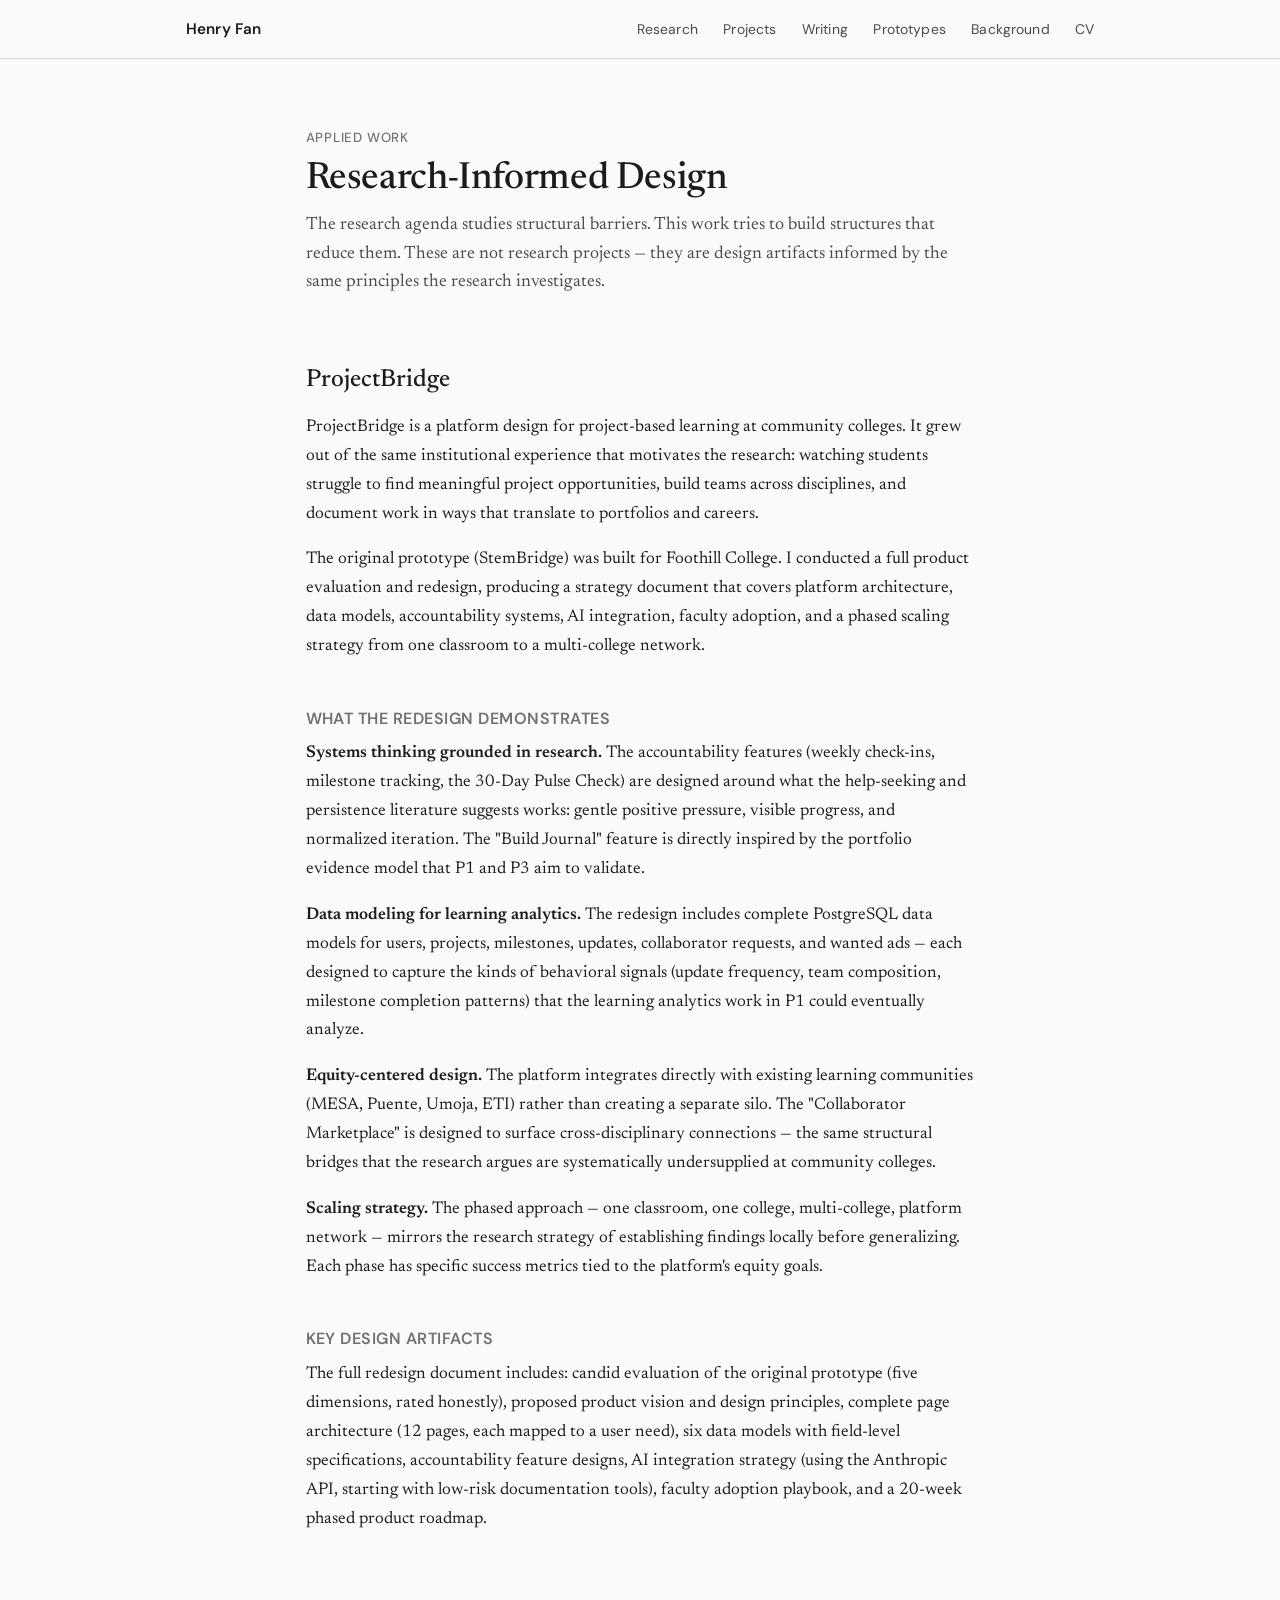
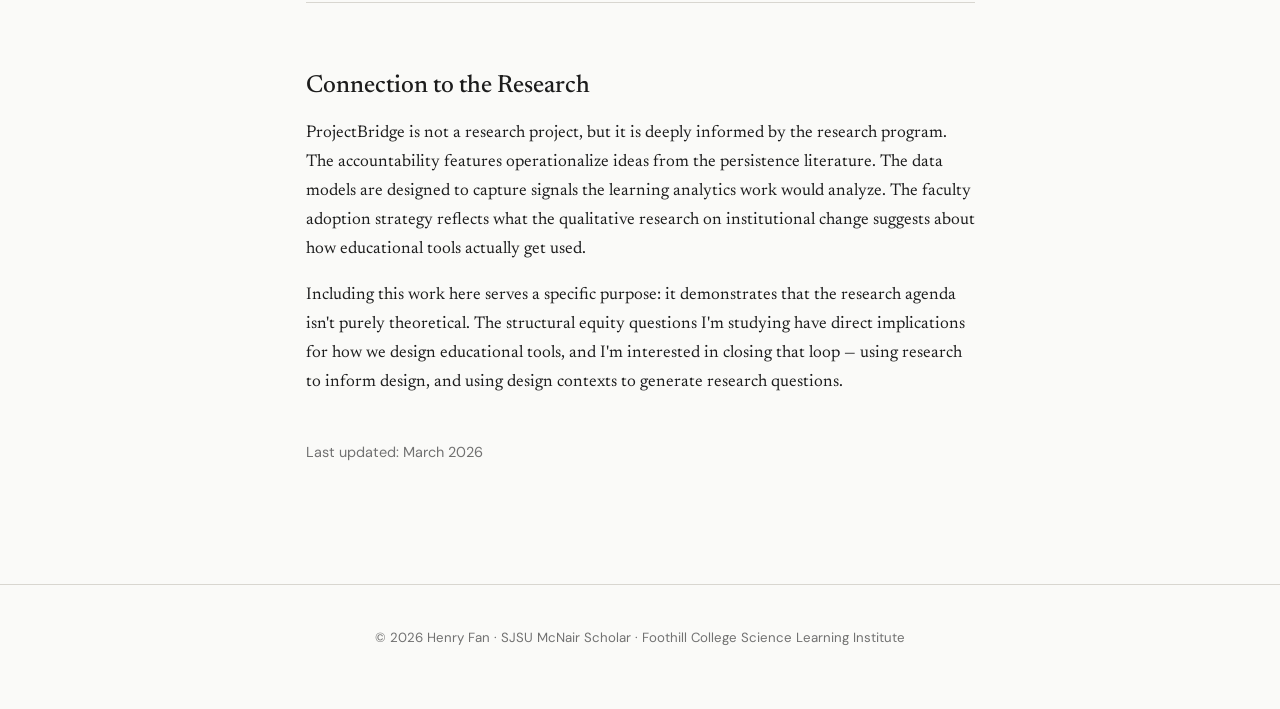
==== applied.html @ f2f8becf "Add files via upload" ====
<!DOCTYPE html>
<html lang="en">
<head>
  <meta charset="UTF-8">
  <meta name="viewport" content="width=device-width, initial-scale=1.0">
  <title>Applied Work — Henry Fan</title>
  <meta name="description" content="Research-informed product design: ProjectBridge, a project-based learning platform for community colleges.">
  <link rel="stylesheet" href="style.css">
</head>
<body>

<nav class="site-nav" aria-label="Main navigation">
  <div class="nav-inner">
    <a href="index.html" class="nav-name">Henry Fan</a>
    <button class="nav-toggle" aria-label="Toggle navigation" onclick="document.querySelector('.nav-links').classList.toggle('open')">☰</button>
    <ul class="nav-links">
      <li><a href="research.html">Research</a></li>
      <li><a href="projects.html">Projects</a></li>
      <li><a href="writing.html">Writing</a></li>
      <li><a href="tools.html">Prototypes</a></li>
      <li><a href="background.html">Background</a></li>
      <li><a href="cv.pdf">CV</a></li>
    </ul>
  </div>
</nav>

<main class="page-container">
  <div class="page-header">
    <p class="label">Applied Work</p>
    <h1>Research-Informed Design</h1>
    <p class="subtitle">
      The research agenda studies structural barriers. This work tries to build structures that reduce them. These are not research projects — they are design artifacts informed by the same principles the research investigates.
    </p>
  </div>

  <h2 class="mt-0">ProjectBridge</h2>

  <p>
    ProjectBridge is a platform design for project-based learning at community colleges. It grew out of the same institutional experience that motivates the research: watching students struggle to find meaningful project opportunities, build teams across disciplines, and document work in ways that translate to portfolios and careers.
  </p>

  <p>
    The original prototype (StemBridge) was built for Foothill College. I conducted a full product evaluation and redesign, producing a strategy document that covers platform architecture, data models, accountability systems, AI integration, faculty adoption, and a phased scaling strategy from one classroom to a multi-college network.
  </p>

  <h3>What the redesign demonstrates</h3>

  <p>
    <strong>Systems thinking grounded in research.</strong> The accountability features (weekly check-ins, milestone tracking, the 30-Day Pulse Check) are designed around what the help-seeking and persistence literature suggests works: gentle positive pressure, visible progress, and normalized iteration. The "Build Journal" feature is directly inspired by the portfolio evidence model that P1 and P3 aim to validate.
  </p>

  <p>
    <strong>Data modeling for learning analytics.</strong> The redesign includes complete PostgreSQL data models for users, projects, milestones, updates, collaborator requests, and wanted ads — each designed to capture the kinds of behavioral signals (update frequency, team composition, milestone completion patterns) that the learning analytics work in P1 could eventually analyze.
  </p>

  <p>
    <strong>Equity-centered design.</strong> The platform integrates directly with existing learning communities (MESA, Puente, Umoja, ETI) rather than creating a separate silo. The "Collaborator Marketplace" is designed to surface cross-disciplinary connections — the same structural bridges that the research argues are systematically undersupplied at community colleges.
  </p>

  <p>
    <strong>Scaling strategy.</strong> The phased approach — one classroom, one college, multi-college, platform network — mirrors the research strategy of establishing findings locally before generalizing. Each phase has specific success metrics tied to the platform's equity goals.
  </p>

  <h3>Key design artifacts</h3>

  <p>
    The full redesign document includes: candid evaluation of the original prototype (five dimensions, rated honestly), proposed product vision and design principles, complete page architecture (12 pages, each mapped to a user need), six data models with field-level specifications, accountability feature designs, AI integration strategy (using the Anthropic API, starting with low-risk documentation tools), faculty adoption playbook, and a 20-week phased product roadmap.
  </p>

  <hr>

  <h2>Connection to the Research</h2>

  <p>
    ProjectBridge is not a research project, but it is deeply informed by the research program. The accountability features operationalize ideas from the persistence literature. The data models are designed to capture signals the learning analytics work would analyze. The faculty adoption strategy reflects what the qualitative research on institutional change suggests about how educational tools actually get used.
  </p>

  <p>
    Including this work here serves a specific purpose: it demonstrates that the research agenda isn't purely theoretical. The structural equity questions I'm studying have direct implications for how we design educational tools, and I'm interested in closing that loop — using research to inform design, and using design contexts to generate research questions.
  </p>

  <p class="font-sans text-small text-muted mt-xl">Last updated: March 2026</p>
</main>

<footer class="site-footer">
  <p>© 2026 Henry Fan · SJSU McNair Scholar · Foothill College Science Learning Institute</p>
</footer>

</body>
</html>
---- style.css ----
/* ============================================
   Henry Fan — Research Portfolio
   Academic editorial design system
   ============================================ */

@import url('https://fonts.googleapis.com/css2?family=Newsreader:ital,opsz,wght@0,6..72,300;0,6..72,400;0,6..72,500;0,6..72,600;1,6..72,400;1,6..72,500&family=DM+Sans:ital,wght@0,400;0,500;0,600;1,400&display=swap');

:root {
  --color-text: #1c1c1c;
  --color-text-secondary: #4a4a4a;
  --color-text-muted: #717171;
  --color-accent: #2c4a6e;
  --color-accent-light: #3a6b9f;
  --color-bg: #fafaf8;
  --color-bg-alt: #f2f1ed;
  --color-border: #d8d6d0;
  --color-border-light: #e8e6e2;
  --color-white: #ffffff;
  --font-serif: 'Newsreader', 'Georgia', serif;
  --font-sans: 'DM Sans', 'Helvetica Neue', sans-serif;
  --max-width: 720px;
  --max-width-wide: 960px;
  --space-xs: 0.25rem;
  --space-sm: 0.5rem;
  --space-md: 1rem;
  --space-lg: 1.5rem;
  --space-xl: 2.5rem;
  --space-2xl: 4rem;
  --space-3xl: 6rem;
}

*, *::before, *::after {
  margin: 0;
  padding: 0;
  box-sizing: border-box;
}

html {
  font-size: 17px;
  scroll-behavior: smooth;
  -webkit-text-size-adjust: 100%;
}

body {
  font-family: var(--font-serif);
  color: var(--color-text);
  background: var(--color-bg);
  line-height: 1.7;
  -webkit-font-smoothing: antialiased;
  -moz-osx-font-smoothing: grayscale;
}

/* ---- Navigation ---- */

.site-nav {
  font-family: var(--font-sans);
  border-bottom: 1px solid var(--color-border);
  background: var(--color-bg);
  position: sticky;
  top: 0;
  z-index: 100;
}

.site-nav .nav-inner {
  max-width: var(--max-width-wide);
  margin: 0 auto;
  padding: 0.85rem 1.5rem;
  display: flex;
  justify-content: space-between;
  align-items: center;
  flex-wrap: wrap;
  gap: 0.5rem;
}

.site-nav .nav-name {
  font-weight: 600;
  font-size: 0.9rem;
  letter-spacing: 0.02em;
  color: var(--color-text);
  text-decoration: none;
}

.site-nav .nav-links {
  display: flex;
  gap: 1.5rem;
  list-style: none;
  flex-wrap: wrap;
}

.site-nav .nav-links a {
  font-size: 0.82rem;
  color: var(--color-text-secondary);
  text-decoration: none;
  letter-spacing: 0.01em;
  transition: color 0.15s;
}

.site-nav .nav-links a:hover,
.site-nav .nav-links a.active {
  color: var(--color-accent);
}

.nav-toggle {
  display: none;
  background: none;
  border: none;
  cursor: pointer;
  padding: 0.25rem;
  color: var(--color-text);
  font-size: 1.4rem;
  line-height: 1;
}

@media (max-width: 640px) {
  .nav-toggle {
    display: block;
  }
  .site-nav .nav-links {
    display: none;
    width: 100%;
    flex-direction: column;
    gap: 0.75rem;
    padding-top: 0.75rem;
    border-top: 1px solid var(--color-border-light);
  }
  .site-nav .nav-links.open {
    display: flex;
  }
}

/* ---- Layout ---- */

.page-container {
  max-width: var(--max-width);
  margin: 0 auto;
  padding: var(--space-2xl) 1.5rem var(--space-3xl);
}

.page-container.wide {
  max-width: var(--max-width-wide);
}

/* ---- Typography ---- */

h1 {
  font-family: var(--font-serif);
  font-size: 2.2rem;
  font-weight: 500;
  line-height: 1.2;
  margin-bottom: var(--space-lg);
  letter-spacing: -0.01em;
}

h2 {
  font-family: var(--font-serif);
  font-size: 1.45rem;
  font-weight: 500;
  line-height: 1.3;
  margin-top: var(--space-2xl);
  margin-bottom: var(--space-md);
  color: var(--color-text);
}

h3 {
  font-family: var(--font-sans);
  font-size: 0.95rem;
  font-weight: 600;
  letter-spacing: 0.03em;
  text-transform: uppercase;
  color: var(--color-text-muted);
  margin-top: var(--space-xl);
  margin-bottom: var(--space-sm);
}

p {
  margin-bottom: var(--space-md);
}

a {
  color: var(--color-accent);
  text-decoration-thickness: 1px;
  text-underline-offset: 2px;
}

a:hover {
  color: var(--color-accent-light);
}

blockquote {
  border-left: 2px solid var(--color-accent);
  padding-left: var(--space-lg);
  margin: var(--space-xl) 0;
  font-style: italic;
  color: var(--color-text-secondary);
}

strong {
  font-weight: 600;
}

em {
  font-style: italic;
}

hr {
  border: none;
  border-top: 1px solid var(--color-border);
  margin: var(--space-2xl) 0;
}

/* ---- Page header ---- */

.page-header {
  margin-bottom: var(--space-2xl);
}

.page-header .label {
  font-family: var(--font-sans);
  font-size: 0.78rem;
  font-weight: 500;
  letter-spacing: 0.06em;
  text-transform: uppercase;
  color: var(--color-text-muted);
  margin-bottom: var(--space-sm);
}

.page-header h1 {
  margin-bottom: var(--space-sm);
}

.page-header .subtitle {
  font-size: 1.05rem;
  color: var(--color-text-secondary);
  line-height: 1.6;
}

/* ---- Homepage hero ---- */

.hero {
  padding: var(--space-3xl) 1.5rem;
  max-width: var(--max-width);
  margin: 0 auto;
}

.hero-label {
  font-family: var(--font-sans);
  font-size: 0.78rem;
  font-weight: 500;
  letter-spacing: 0.06em;
  text-transform: uppercase;
  color: var(--color-text-muted);
  margin-bottom: var(--space-lg);
}

.hero h1 {
  font-size: 2.6rem;
  font-weight: 400;
  line-height: 1.25;
  margin-bottom: var(--space-xl);
  max-width: 600px;
}

.hero .lead {
  font-size: 1.1rem;
  line-height: 1.75;
  color: var(--color-text-secondary);
  margin-bottom: var(--space-lg);
}

.hero .meta-info {
  font-family: var(--font-sans);
  font-size: 0.82rem;
  color: var(--color-text-muted);
  line-height: 1.8;
}

.hero .meta-info span {
  display: inline-block;
  margin-right: var(--space-lg);
}

/* ---- Cards ---- */

.card {
  background: var(--color-white);
  border: 1px solid var(--color-border);
  padding: var(--space-xl);
  margin-bottom: var(--space-lg);
  transition: border-color 0.15s;
}

.card:hover {
  border-color: var(--color-accent);
}

.card .card-label {
  font-family: var(--font-sans);
  font-size: 0.72rem;
  font-weight: 500;
  letter-spacing: 0.06em;
  text-transform: uppercase;
  color: var(--color-text-muted);
  margin-bottom: var(--space-sm);
}

.card .card-title {
  font-family: var(--font-serif);
  font-size: 1.2rem;
  font-weight: 500;
  margin-bottom: var(--space-sm);
  color: var(--color-text);
  text-transform: none;
  letter-spacing: normal;
}

.card .card-desc {
  font-size: 0.95rem;
  color: var(--color-text-secondary);
  line-height: 1.65;
}

.card a {
  text-decoration: none;
  color: inherit;
}

/* ---- Status badges ---- */

.status {
  font-family: var(--font-sans);
  font-size: 0.7rem;
  font-weight: 500;
  letter-spacing: 0.04em;
  text-transform: uppercase;
  padding: 0.15rem 0.5rem;
  display: inline-block;
  margin-bottom: var(--space-sm);
}

.status.proposed {
  color: var(--color-accent);
  background: #e8eef5;
}

.status.in-progress {
  color: #5a6e3a;
  background: #eef3e5;
}

.status.submitted {
  color: #7a5a2e;
  background: #f5f0e5;
}

/* ---- Research question blocks ---- */

.rq-block {
  border-left: 2px solid var(--color-border);
  padding: var(--space-lg) 0 var(--space-lg) var(--space-xl);
  margin-bottom: var(--space-xl);
}

.rq-block .rq-id {
  font-family: var(--font-sans);
  font-size: 0.75rem;
  font-weight: 600;
  letter-spacing: 0.06em;
  text-transform: uppercase;
  color: var(--color-accent);
  margin-bottom: var(--space-xs);
}

.rq-block .rq-title {
  font-family: var(--font-serif);
  font-size: 1.15rem;
  font-weight: 500;
  margin-bottom: var(--space-sm);
  color: var(--color-text);
}

.rq-block .rq-text {
  font-size: 0.95rem;
  color: var(--color-text-secondary);
  line-height: 1.65;
}

.rq-block .rq-methods {
  font-family: var(--font-sans);
  font-size: 0.8rem;
  color: var(--color-text-muted);
  margin-top: var(--space-sm);
}

/* ---- Detail sections (project pages, etc.) ---- */

.detail-section {
  margin-top: var(--space-xl);
}

.detail-section h3 {
  margin-top: 0;
}

.detail-grid {
  display: grid;
  grid-template-columns: 1fr 1fr;
  gap: var(--space-md) var(--space-xl);
  margin-top: var(--space-md);
}

@media (max-width: 640px) {
  .detail-grid {
    grid-template-columns: 1fr;
  }
}

.detail-grid dt {
  font-family: var(--font-sans);
  font-size: 0.78rem;
  font-weight: 500;
  letter-spacing: 0.03em;
  text-transform: uppercase;
  color: var(--color-text-muted);
  margin-bottom: 0.15rem;
}

.detail-grid dd {
  font-size: 0.92rem;
  color: var(--color-text-secondary);
  line-height: 1.55;
}

/* ---- Timeline / Roadmap ---- */

.timeline-item {
  padding-left: var(--space-xl);
  border-left: 1px solid var(--color-border);
  padding-bottom: var(--space-xl);
  position: relative;
}

.timeline-item::before {
  content: '';
  position: absolute;
  left: -4px;
  top: 0.4rem;
  width: 7px;
  height: 7px;
  border-radius: 50%;
  background: var(--color-accent);
}

.timeline-item:last-child {
  border-left: none;
}

.timeline-item .timeline-date {
  font-family: var(--font-sans);
  font-size: 0.78rem;
  font-weight: 500;
  letter-spacing: 0.04em;
  text-transform: uppercase;
  color: var(--color-accent);
  margin-bottom: var(--space-xs);
}

.timeline-item .timeline-title {
  font-family: var(--font-serif);
  font-size: 1.05rem;
  font-weight: 500;
  margin-bottom: var(--space-xs);
  text-transform: none;
  letter-spacing: normal;
}

.timeline-item .timeline-desc {
  font-size: 0.9rem;
  color: var(--color-text-secondary);
  line-height: 1.6;
}

/* ---- Writing / Reading list items ---- */

.writing-item {
  padding: var(--space-lg) 0;
  border-bottom: 1px solid var(--color-border-light);
}

.writing-item:first-child {
  padding-top: 0;
}

.writing-item .writing-type {
  font-family: var(--font-sans);
  font-size: 0.72rem;
  font-weight: 500;
  letter-spacing: 0.06em;
  text-transform: uppercase;
  color: var(--color-text-muted);
  margin-bottom: var(--space-xs);
}

.writing-item .writing-title {
  font-size: 1.05rem;
  font-weight: 500;
  margin-bottom: var(--space-xs);
}

.writing-item .writing-desc {
  font-size: 0.9rem;
  color: var(--color-text-secondary);
  line-height: 1.6;
}

/* ---- About / Background section ---- */

.role-list {
  list-style: none;
  margin-top: var(--space-md);
}

.role-list li {
  padding: var(--space-md) 0;
  border-bottom: 1px solid var(--color-border-light);
  font-size: 0.95rem;
}

.role-list li:last-child {
  border-bottom: none;
}

.role-list .role-title {
  font-weight: 500;
  color: var(--color-text);
}

.role-list .role-context {
  color: var(--color-text-secondary);
  font-size: 0.9rem;
  margin-top: 0.15rem;
}

/* ---- Contact / Footer ---- */

.site-footer {
  border-top: 1px solid var(--color-border);
  padding: var(--space-xl) 1.5rem;
  font-family: var(--font-sans);
  font-size: 0.78rem;
  color: var(--color-text-muted);
  text-align: center;
}

.contact-block {
  font-family: var(--font-sans);
  font-size: 0.88rem;
  line-height: 1.8;
  margin-top: var(--space-xl);
  padding: var(--space-xl);
  background: var(--color-bg-alt);
  border: 1px solid var(--color-border-light);
}

.contact-block a {
  color: var(--color-accent);
}

/* ---- Expandable sections ---- */

details {
  margin-top: var(--space-md);
}

details summary {
  font-family: var(--font-sans);
  font-size: 0.85rem;
  font-weight: 500;
  color: var(--color-accent);
  cursor: pointer;
  list-style: none;
}

details summary::-webkit-details-marker {
  display: none;
}

details summary::before {
  content: '+ ';
}

details[open] summary::before {
  content: '− ';
}

details .detail-content {
  padding-top: var(--space-md);
  font-size: 0.92rem;
  color: var(--color-text-secondary);
  line-height: 1.65;
}

/* ---- Utility ---- */

.text-muted {
  color: var(--color-text-muted);
}

.text-small {
  font-size: 0.85rem;
}

.font-sans {
  font-family: var(--font-sans);
}

.mt-0 { margin-top: 0; }
.mt-sm { margin-top: var(--space-sm); }
.mt-md { margin-top: var(--space-md); }
.mt-lg { margin-top: var(--space-lg); }
.mt-xl { margin-top: var(--space-xl); }
.mt-2xl { margin-top: var(--space-2xl); }
.mb-0 { margin-bottom: 0; }
.mb-sm { margin-bottom: var(--space-sm); }
.mb-md { margin-bottom: var(--space-md); }

.visually-hidden {
  position: absolute;
  width: 1px;
  height: 1px;
  overflow: hidden;
  clip: rect(0,0,0,0);
  white-space: nowrap;
}

/* ---- Print ---- */

@media print {
  .site-nav, .nav-toggle { display: none; }
  body { font-size: 11pt; }
  .page-container { max-width: none; padding: 0; }
}
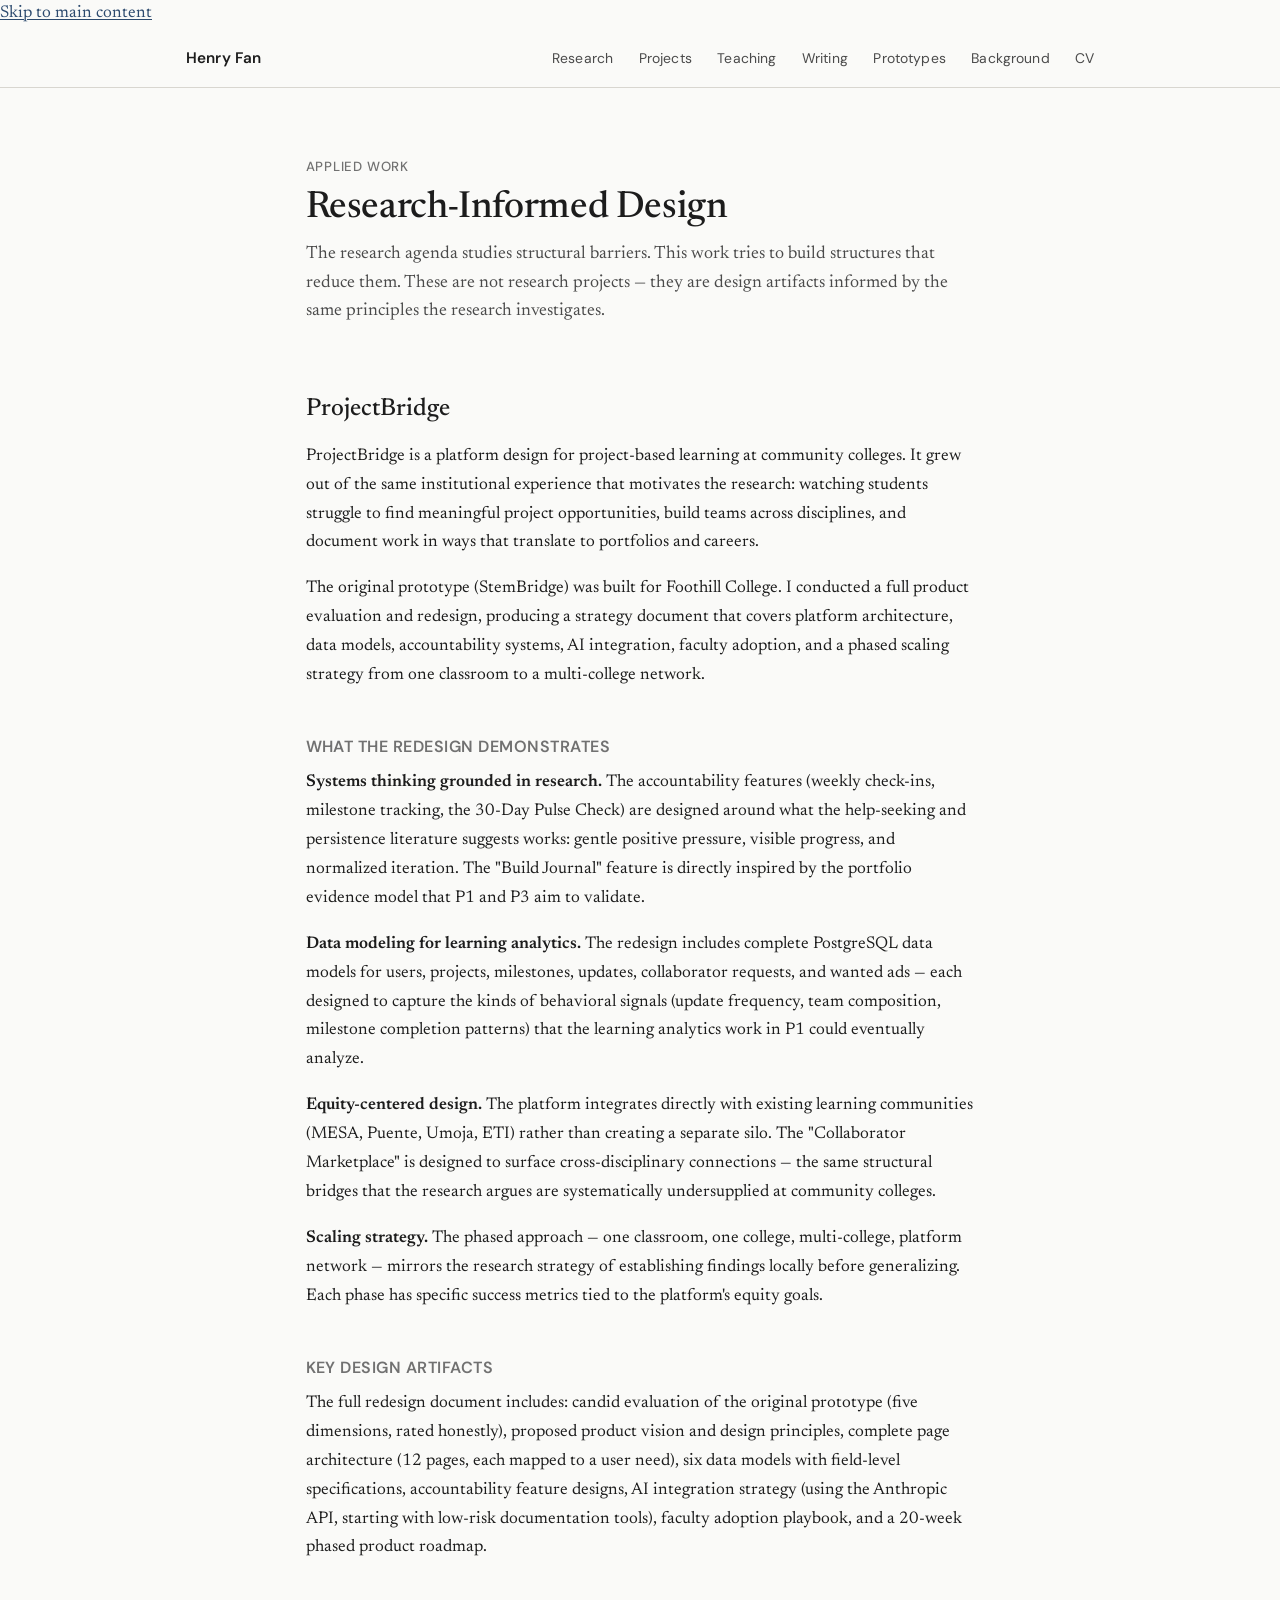
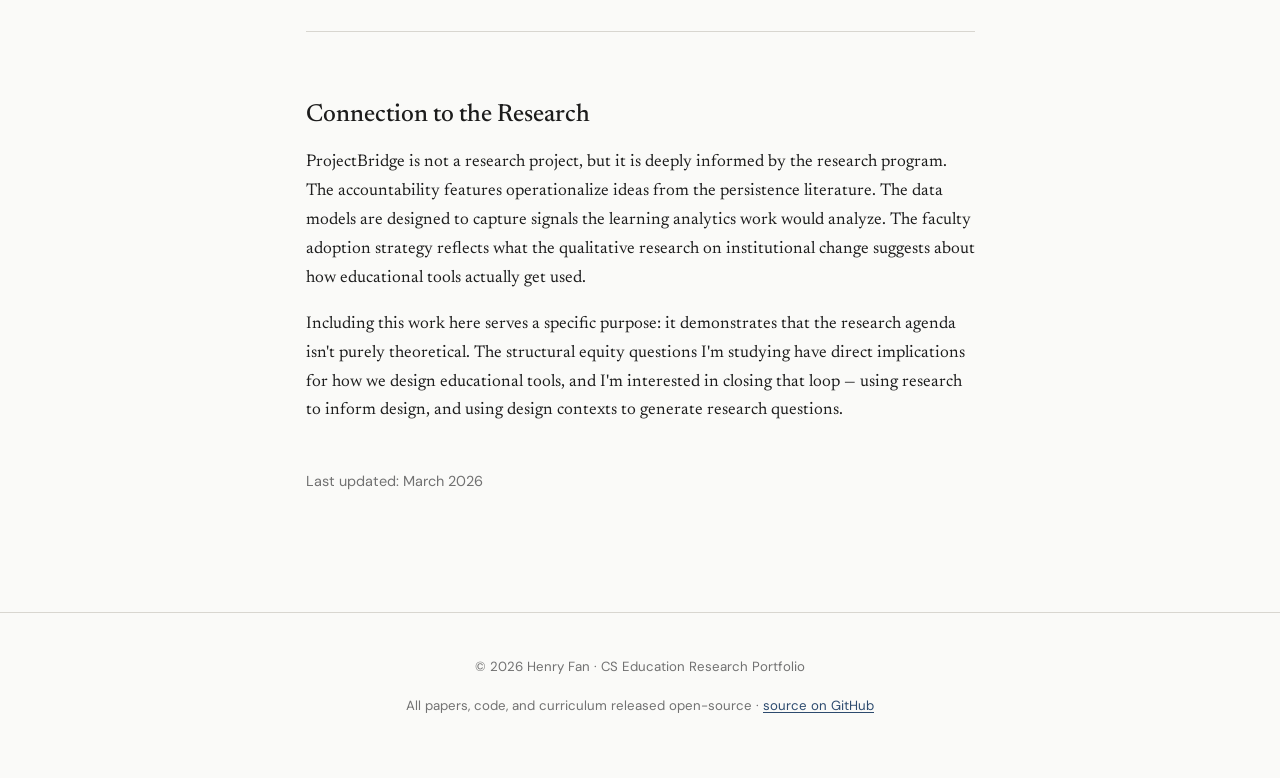
==== commit c521f6d4: "Rewrite public pages to remove institutional overclaims Why: the site previously asserted roles Henr" ====
--- a/applied.html
+++ b/applied.html
@@ -5,17 +5,37 @@
   <meta name="viewport" content="width=device-width, initial-scale=1.0">
   <title>Applied Work — Henry Fan</title>
   <meta name="description" content="Research-informed product design: ProjectBridge, a project-based learning platform for community colleges.">
+  <link rel="canonical" href="https://fansofhenry.github.io/cs-ed/applied.html">
+  <link rel="icon" href="data:image/svg+xml,%3Csvg%20xmlns%3D%22http%3A%2F%2Fwww.w3.org%2F2000%2Fsvg%22%20viewBox%3D%220%200%2064%2064%22%3E%3Crect%20width%3D%2264%22%20height%3D%2264%22%20rx%3D%228%22%20fill%3D%22%23fafaf8%22%2F%3E%3Cpath%20d%3D%22M18%2014v36M46%2014v36M18%2032h28%22%20stroke%3D%22%232c4a6e%22%20stroke-width%3D%226%22%20stroke-linecap%3D%22round%22%20fill%3D%22none%22%2F%3E%3C%2Fsvg%3E" type="image/svg+xml">
+
+  <meta property="og:type" content="website">
+  <meta property="og:site_name" content="Henry Fan — CS Education Research">
+  <meta property="og:title" content="Applied Work — Henry Fan">
+  <meta property="og:description" content="ProjectBridge: a project-based learning platform for community colleges, grounded in the same structural equity principles as the research.">
+  <meta property="og:url" content="https://fansofhenry.github.io/cs-ed/applied.html">
+
+  <meta name="twitter:card" content="summary">
+  <meta name="twitter:title" content="Applied Work — Henry Fan">
+  <meta name="twitter:description" content="ProjectBridge: a project-based learning platform for community colleges, grounded in the same structural equity principles as the research.">
+
+  <meta name="author" content="Henry Fan">
+  <meta name="theme-color" content="#2c4a6e">
+
+  <link rel="preconnect" href="https://fonts.googleapis.com">
+  <link rel="preconnect" href="https://fonts.gstatic.com" crossorigin>
   <link rel="stylesheet" href="style.css">
 </head>
 <body>
+<a class="skip-link" href="#main">Skip to main content</a>
 
 <nav class="site-nav" aria-label="Main navigation">
   <div class="nav-inner">
     <a href="index.html" class="nav-name">Henry Fan</a>
-    <button class="nav-toggle" aria-label="Toggle navigation" onclick="document.querySelector('.nav-links').classList.toggle('open')">☰</button>
-    <ul class="nav-links">
+    <button class="nav-toggle" type="button" aria-label="Toggle navigation" aria-controls="primary-nav" data-nav-toggle>☰</button>
+    <ul id="primary-nav" class="nav-links">
       <li><a href="research.html">Research</a></li>
       <li><a href="projects.html">Projects</a></li>
+      <li><a href="teaching.html">Teaching</a></li>
       <li><a href="writing.html">Writing</a></li>
       <li><a href="tools.html">Prototypes</a></li>
       <li><a href="background.html">Background</a></li>
@@ -24,7 +44,7 @@
   </div>
 </nav>
 
-<main class="page-container">
+<main id="main" class="page-container">
   <div class="page-header">
     <p class="label">Applied Work</p>
     <h1>Research-Informed Design</h1>
@@ -83,8 +103,10 @@
 </main>
 
 <footer class="site-footer">
-  <p>© 2026 Henry Fan · SJSU McNair Scholar · Foothill College Science Learning Institute</p>
+  <p>© 2026 Henry Fan · CS Education Research Portfolio</p>
+  <p class="footer-sub">All papers, code, and curriculum released open-source · <a href="https://github.com/fansofhenry/cs-ed">source on GitHub</a></p>
 </footer>
 
+  <script src="script.js" defer></script>
 </body>
 </html>
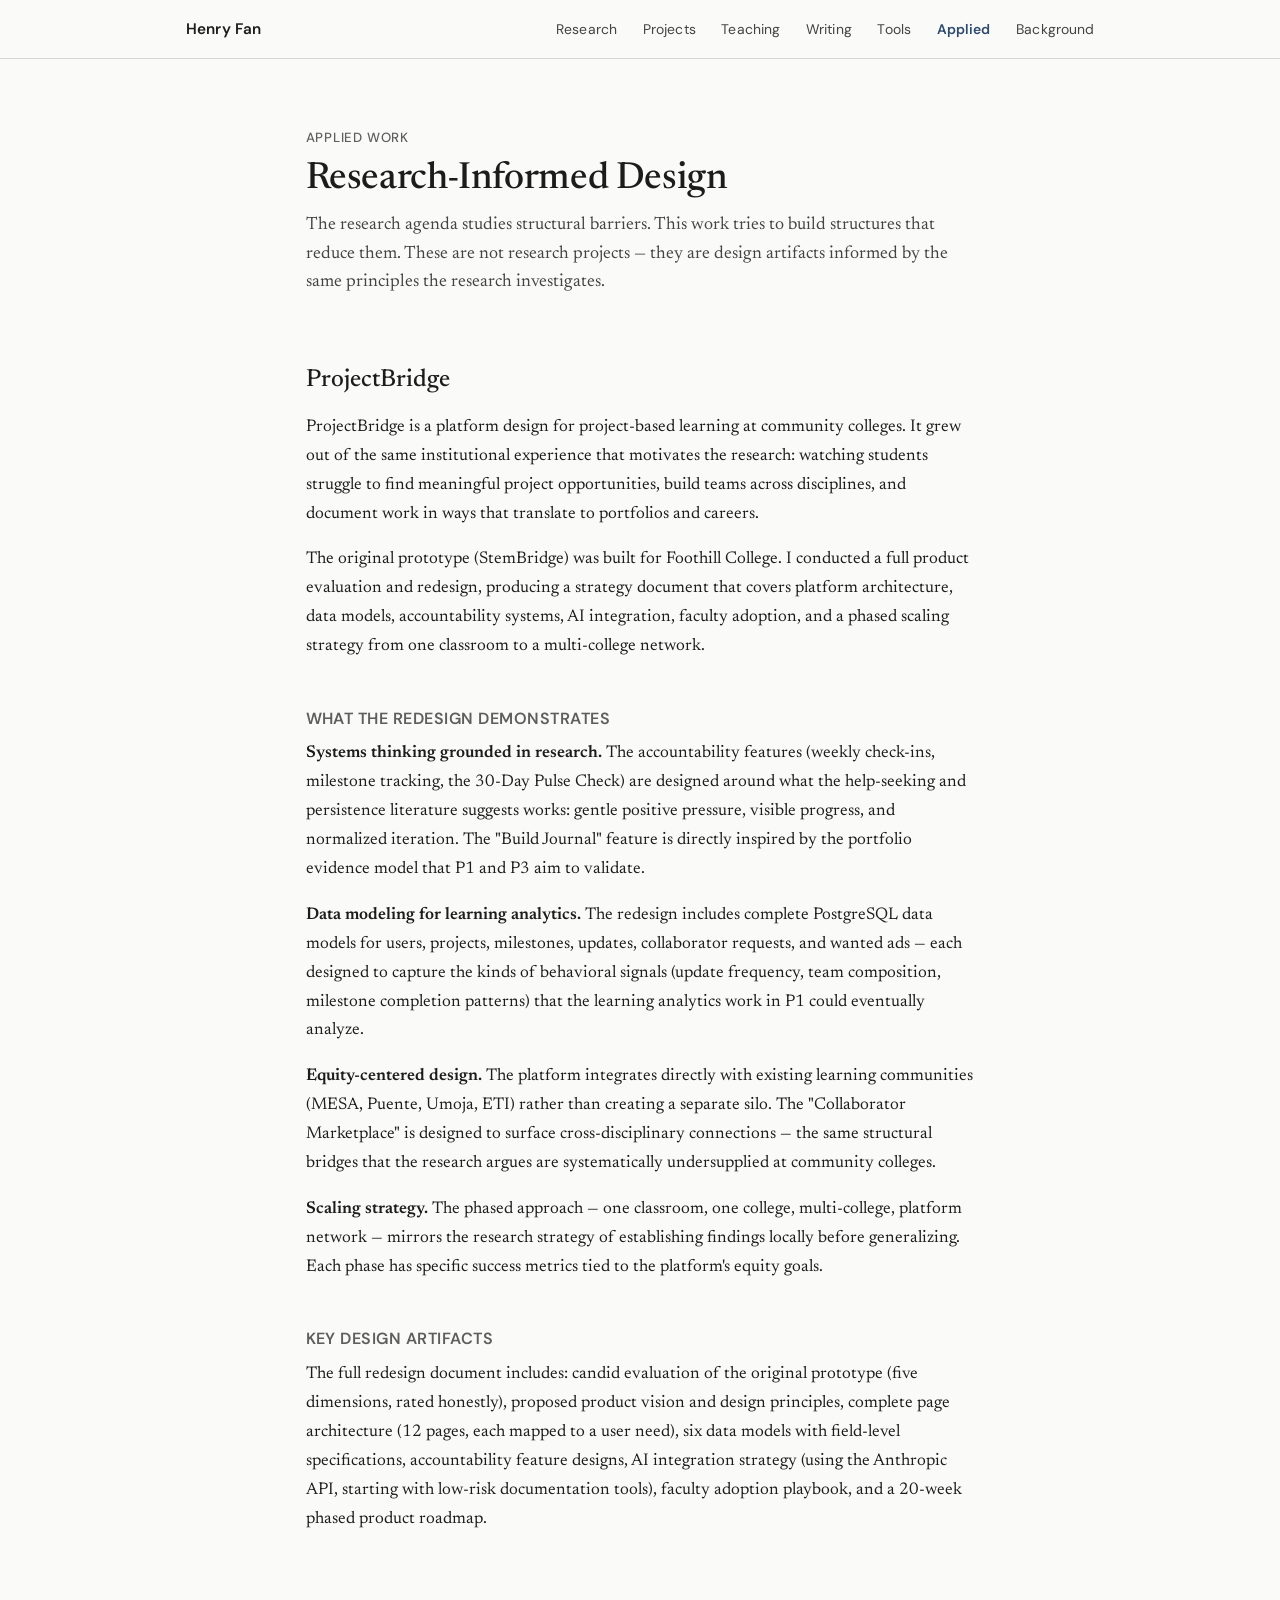
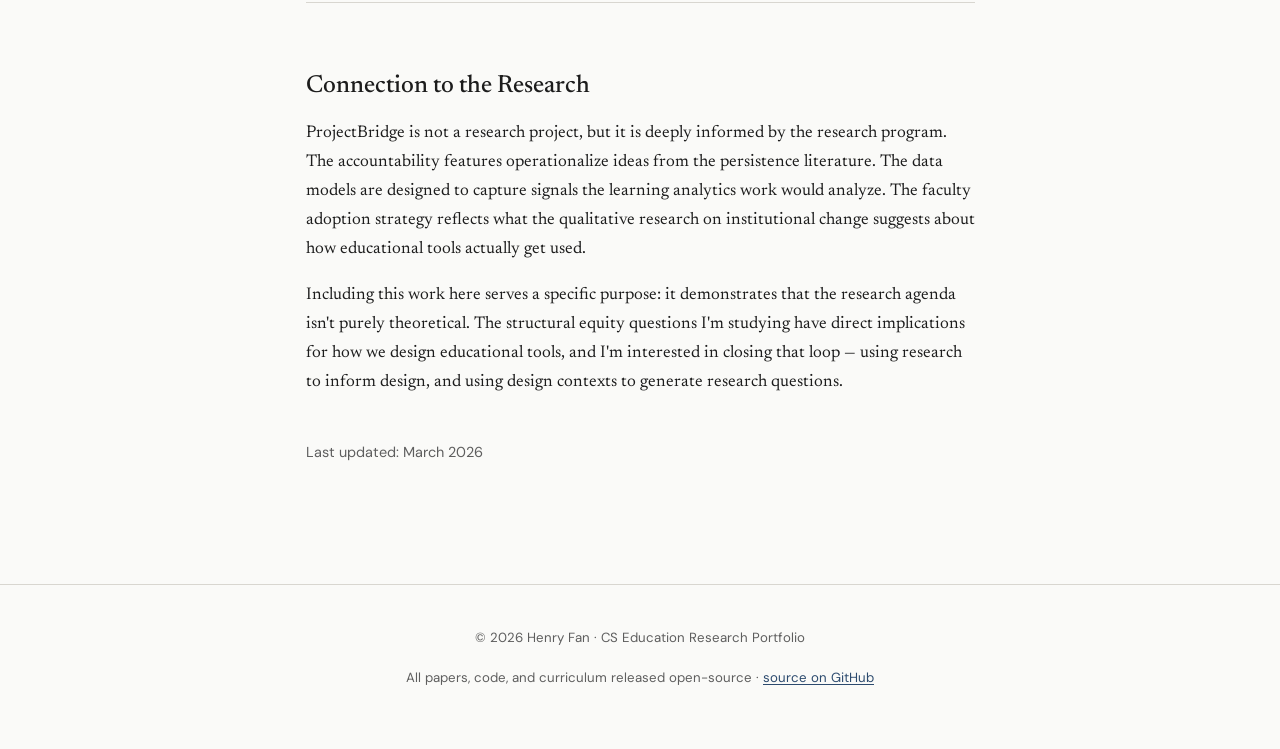
==== commit 217d96b2: "Retire broken PDF links; replace with honest draft status Why: the site linked to six PDFs that don'" ====
--- a/applied.html
+++ b/applied.html
@@ -19,7 +19,8 @@
   <meta name="twitter:description" content="ProjectBridge: a project-based learning platform for community colleges, grounded in the same structural equity principles as the research.">
 
   <meta name="author" content="Henry Fan">
-  <meta name="theme-color" content="#2c4a6e">
+  <meta name="theme-color" content="#fafaf8" media="(prefers-color-scheme: light)">
+  <meta name="theme-color" content="#14130f" media="(prefers-color-scheme: dark)">
 
   <link rel="preconnect" href="https://fonts.googleapis.com">
   <link rel="preconnect" href="https://fonts.gstatic.com" crossorigin>
@@ -37,9 +38,9 @@
       <li><a href="projects.html">Projects</a></li>
       <li><a href="teaching.html">Teaching</a></li>
       <li><a href="writing.html">Writing</a></li>
-      <li><a href="tools.html">Prototypes</a></li>
+      <li><a href="tools.html">Tools</a></li>
+      <li><a href="applied.html" class="active">Applied</a></li>
       <li><a href="background.html">Background</a></li>
-      <li><a href="cv.pdf">CV</a></li>
     </ul>
   </div>
 </nav>
--- a/style.css
+++ b/style.css
@@ -3,19 +3,21 @@
    Academic editorial design system
    ============================================ */
 
-@import url('https://fonts.googleapis.com/css2?family=Newsreader:ital,opsz,wght@0,6..72,300;0,6..72,400;0,6..72,500;0,6..72,600;1,6..72,400;1,6..72,500&family=DM+Sans:ital,wght@0,400;0,500;0,600;1,400&display=swap');
+@import url('https://fonts.googleapis.com/css2?family=Newsreader:ital,opsz,wght@0,6..72,400;0,6..72,500;0,6..72,600;1,6..72,400&family=DM+Sans:wght@400;500;600&display=swap');
 
 :root {
   --color-text: #1c1c1c;
-  --color-text-secondary: #4a4a4a;
-  --color-text-muted: #717171;
+  --color-text-secondary: #434343;
+  --color-text-muted: #5e5e5e;
   --color-accent: #2c4a6e;
   --color-accent-light: #3a6b9f;
+  --color-accent-soft: #e8eef5;
   --color-bg: #fafaf8;
   --color-bg-alt: #f2f1ed;
   --color-border: #d8d6d0;
   --color-border-light: #e8e6e2;
   --color-white: #ffffff;
+  --color-focus: #3a6b9f;
   --font-serif: 'Newsreader', 'Georgia', serif;
   --font-sans: 'DM Sans', 'Helvetica Neue', sans-serif;
   --max-width: 720px;
@@ -48,6 +50,50 @@
   line-height: 1.7;
   -webkit-font-smoothing: antialiased;
   -moz-osx-font-smoothing: grayscale;
+}
+
+/* ---- Accessibility primitives ---- */
+
+.skip-link {
+  position: absolute;
+  left: 0.75rem;
+  top: -3rem;
+  background: var(--color-text);
+  color: var(--color-white);
+  padding: 0.5rem 0.85rem;
+  font-family: var(--font-sans);
+  font-size: 0.85rem;
+  font-weight: 500;
+  text-decoration: none;
+  border-radius: 2px;
+  z-index: 1000;
+  transition: top 0.15s;
+}
+
+.skip-link:focus {
+  top: 0.75rem;
+  color: var(--color-white);
+  outline: 2px solid var(--color-focus);
+  outline-offset: 2px;
+}
+
+:focus-visible {
+  outline: 2px solid var(--color-focus);
+  outline-offset: 3px;
+  border-radius: 2px;
+}
+
+a:focus-visible {
+  outline-offset: 3px;
+}
+
+@media (prefers-reduced-motion: reduce) {
+  *, *::before, *::after {
+    animation-duration: 0.01ms !important;
+    animation-iteration-count: 1 !important;
+    transition-duration: 0.01ms !important;
+    scroll-behavior: auto !important;
+  }
 }
 
 /* ---- Navigation ---- */
@@ -126,6 +172,17 @@
   .site-nav .nav-links.open {
     display: flex;
   }
+  /* No-JS fallback: if the toggle never gets enhanced with aria-expanded,
+     show the nav by default so keyboard users can always reach it. */
+  .nav-toggle:not([aria-expanded]) + .nav-links {
+    display: flex;
+  }
+}
+
+.site-nav .nav-links a[aria-current="page"],
+.site-nav .nav-links a.active {
+  color: var(--color-accent);
+  font-weight: 600;
 }
 
 /* ---- Layout ---- */
@@ -632,10 +689,198 @@
   white-space: nowrap;
 }
 
+/* ---- Helpers extracted from inline styles ---- */
+
+.column-heading {
+  margin-top: 0;
+}
+
+.column-body {
+  font-size: 0.95rem;
+  color: var(--color-text-secondary);
+  line-height: 1.65;
+}
+
+.column-link {
+  font-size: 0.88rem;
+}
+
+.card-link {
+  display: block;
+  color: inherit;
+  text-decoration: none;
+}
+
+.card-link .card {
+  transition: border-color 0.15s, transform 0.15s;
+}
+
+.card-link:hover .card,
+.card-link:focus-visible .card {
+  border-color: var(--color-accent);
+}
+
+.card-link:focus-visible {
+  outline: none;
+}
+
+.card-link:focus-visible .card {
+  outline: 2px solid var(--color-focus);
+  outline-offset: 3px;
+}
+
+.card--accent {
+  border-left: 3px solid var(--color-accent);
+}
+
+.card--highlight {
+  border-color: var(--color-accent);
+}
+
+.card-title--lg {
+  font-size: 1.3rem !important;
+}
+
+.card-title--md {
+  font-size: 1.2rem !important;
+}
+
+.detail-grid--wide {
+  gap: var(--space-xl);
+  margin-top: var(--space-xl);
+}
+
+.callout {
+  background: var(--color-bg-alt);
+  border: 1px solid var(--color-border-light);
+  padding: var(--space-lg);
+  font-size: 0.92rem;
+  margin-bottom: var(--space-2xl);
+}
+
+.contact-clone {
+  margin-top: 0.5rem;
+  font-family: var(--font-sans);
+  font-size: 0.82rem;
+  color: var(--color-text-muted);
+}
+
+.contact-clone code {
+  background: var(--color-bg);
+  padding: 0.15rem 0.35rem;
+  font-size: 0.78rem;
+}
+
+.footer-sub {
+  margin-top: 0.5rem;
+}
+
+/* ---- Research-at-a-glance grid (homepage) ---- */
+
+.glance {
+  display: grid;
+  grid-template-columns: repeat(2, 1fr);
+  gap: var(--space-md);
+  margin-top: var(--space-lg);
+  border-top: 1px solid var(--color-border);
+  padding-top: var(--space-lg);
+}
+
+.glance-cell {
+  font-family: var(--font-sans);
+  font-size: 0.82rem;
+  color: var(--color-text-secondary);
+  line-height: 1.55;
+  padding-right: var(--space-md);
+}
+
+.glance-cell .glance-tag {
+  display: block;
+  font-size: 0.7rem;
+  font-weight: 600;
+  letter-spacing: 0.06em;
+  text-transform: uppercase;
+  color: var(--color-accent);
+  margin-bottom: var(--space-xs);
+}
+
+.glance-cell strong {
+  color: var(--color-text);
+  font-weight: 600;
+}
+
+@media (max-width: 640px) {
+  .glance {
+    grid-template-columns: 1fr;
+  }
+}
+
+/* ---- Reading list scannability ---- */
+
+.reading-index {
+  font-family: var(--font-sans);
+  font-size: 0.82rem;
+  background: var(--color-bg-alt);
+  border: 1px solid var(--color-border-light);
+  padding: var(--space-lg);
+  margin: var(--space-lg) 0 var(--space-2xl);
+}
+
+.reading-index ol {
+  list-style: none;
+  padding: 0;
+  margin: var(--space-sm) 0 0;
+  counter-reset: readidx;
+  display: grid;
+  grid-template-columns: repeat(2, 1fr);
+  gap: 0.35rem 1rem;
+}
+
+@media (max-width: 640px) {
+  .reading-index ol {
+    grid-template-columns: 1fr;
+  }
+}
+
+.reading-index li {
+  counter-increment: readidx;
+  padding-left: 1.75rem;
+  position: relative;
+}
+
+.reading-index li::before {
+  content: counter(readidx);
+  position: absolute;
+  left: 0;
+  top: 0;
+  font-weight: 600;
+  color: var(--color-accent);
+  width: 1.4rem;
+  text-align: right;
+}
+
+.reading-index a {
+  color: var(--color-text);
+  text-decoration: none;
+  border-bottom: 1px solid transparent;
+}
+
+.reading-index a:hover,
+.reading-index a:focus-visible {
+  color: var(--color-accent);
+  border-bottom-color: var(--color-accent);
+}
+
+.reading-category {
+  scroll-margin-top: 5rem;
+}
+
 /* ---- Print ---- */
 
 @media print {
-  .site-nav, .nav-toggle { display: none; }
+  .site-nav, .nav-toggle, .skip-link { display: none; }
   body { font-size: 11pt; }
   .page-container { max-width: none; padding: 0; }
-}
+  a { color: var(--color-text); }
+  a::after { content: ""; }
+}
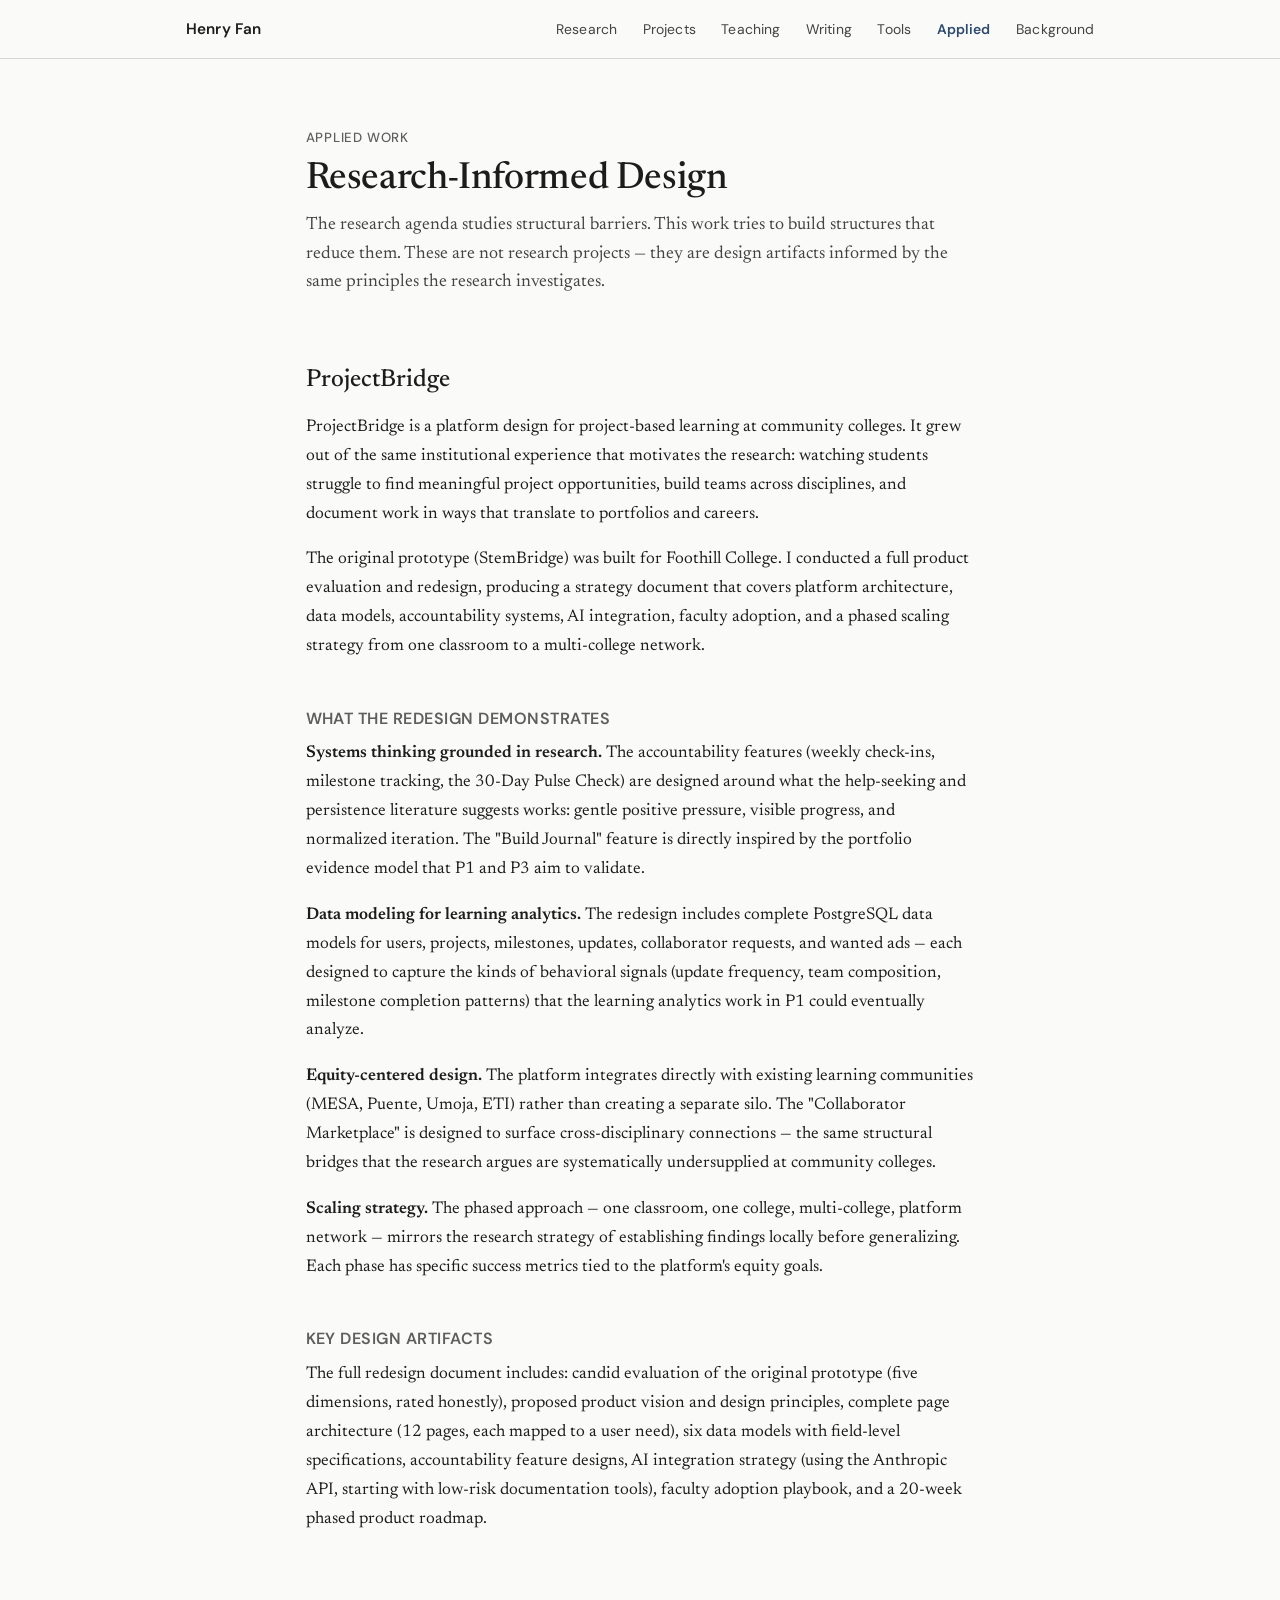
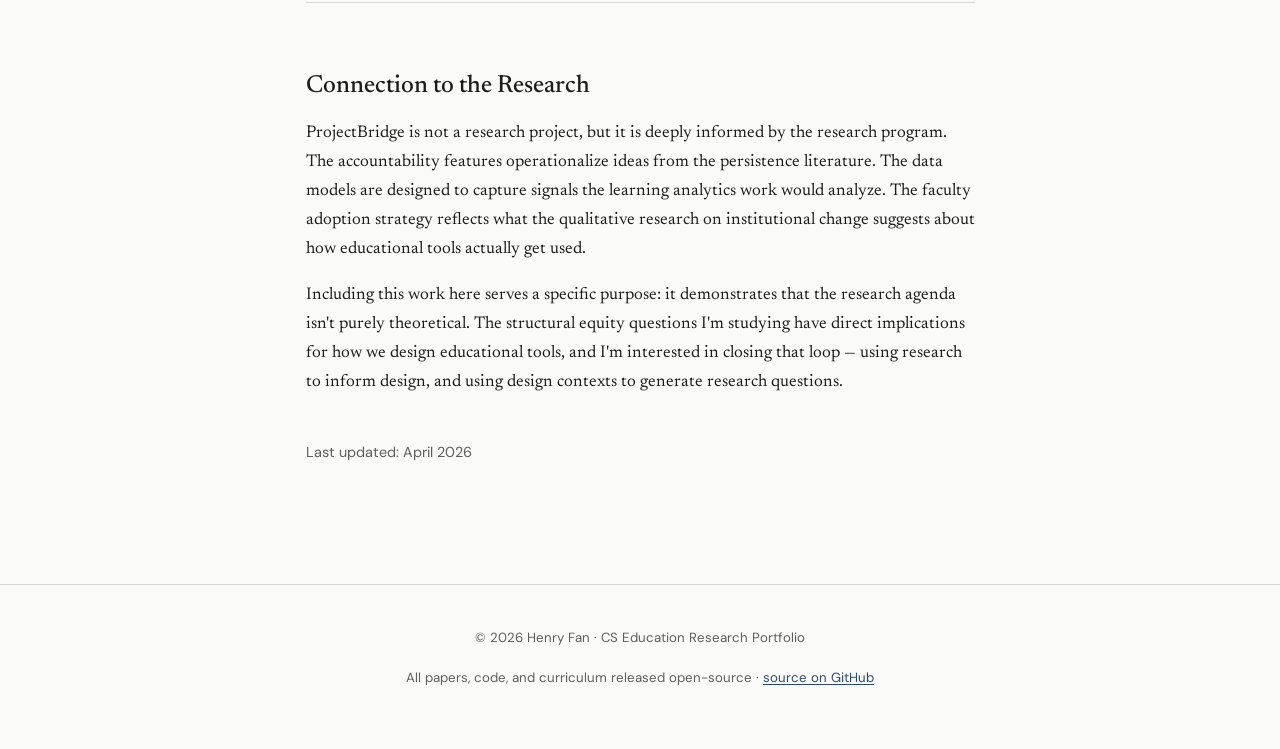
==== commit f53d8688: "Sharpen homepage and add reading-list-as-argument essay Homepage: replace three soft lead paragraphs" ====
--- a/applied.html
+++ b/applied.html
@@ -100,7 +100,7 @@
     Including this work here serves a specific purpose: it demonstrates that the research agenda isn't purely theoretical. The structural equity questions I'm studying have direct implications for how we design educational tools, and I'm interested in closing that loop — using research to inform design, and using design contexts to generate research questions.
   </p>
 
-  <p class="font-sans text-small text-muted mt-xl">Last updated: March 2026</p>
+  <p class="font-sans text-small text-muted mt-xl">Last updated: April 2026</p>
 </main>
 
 <footer class="site-footer">
--- a/style.css
+++ b/style.css
@@ -17,7 +17,14 @@
   --color-border: #d8d6d0;
   --color-border-light: #e8e6e2;
   --color-white: #ffffff;
+  --color-card-bg: #ffffff;
   --color-focus: #3a6b9f;
+  --color-status-proposed-fg: #2c4a6e;
+  --color-status-proposed-bg: #e8eef5;
+  --color-status-in-progress-fg: #5a6e3a;
+  --color-status-in-progress-bg: #eef3e5;
+  --color-status-submitted-fg: #7a5a2e;
+  --color-status-submitted-bg: #f5f0e5;
   --font-serif: 'Newsreader', 'Georgia', serif;
   --font-sans: 'DM Sans', 'Helvetica Neue', sans-serif;
   --max-width: 720px;
@@ -29,6 +36,30 @@
   --space-xl: 2.5rem;
   --space-2xl: 4rem;
   --space-3xl: 6rem;
+}
+
+@media (prefers-color-scheme: dark) {
+  :root {
+    /* Warm editorial dark palette — WCAG AA tested against body/heading text */
+    --color-text: #ededea;
+    --color-text-secondary: #c0bfba;
+    --color-text-muted: #8f8e89;
+    --color-accent: #9cc2ee;
+    --color-accent-light: #badcff;
+    --color-accent-soft: #1a2535;
+    --color-bg: #14130f;
+    --color-bg-alt: #1c1b17;
+    --color-card-bg: #1a1915;
+    --color-border: #2f2d27;
+    --color-border-light: #26241f;
+    --color-focus: #badcff;
+    --color-status-proposed-fg: #badcff;
+    --color-status-proposed-bg: #1a2535;
+    --color-status-in-progress-fg: #c7dc9b;
+    --color-status-in-progress-bg: #202a15;
+    --color-status-submitted-fg: #e3c896;
+    --color-status-submitted-bg: #2a2318;
+  }
 }
 
 *, *::before, *::after {
@@ -339,7 +370,7 @@
 /* ---- Cards ---- */
 
 .card {
-  background: var(--color-white);
+  background: var(--color-card-bg);
   border: 1px solid var(--color-border);
   padding: var(--space-xl);
   margin-bottom: var(--space-lg);
@@ -395,18 +426,18 @@
 }
 
 .status.proposed {
-  color: var(--color-accent);
-  background: #e8eef5;
+  color: var(--color-status-proposed-fg);
+  background: var(--color-status-proposed-bg);
 }
 
 .status.in-progress {
-  color: #5a6e3a;
-  background: #eef3e5;
+  color: var(--color-status-in-progress-fg);
+  background: var(--color-status-in-progress-bg);
 }
 
 .status.submitted {
-  color: #7a5a2e;
-  background: #f5f0e5;
+  color: var(--color-status-submitted-fg);
+  background: var(--color-status-submitted-bg);
 }
 
 /* ---- Research question blocks ---- */
@@ -737,12 +768,14 @@
   border-color: var(--color-accent);
 }
 
-.card-title--lg {
-  font-size: 1.3rem !important;
-}
-
-.card-title--md {
-  font-size: 1.2rem !important;
+.card .card-title--lg,
+.card-title.card-title--lg {
+  font-size: 1.3rem;
+}
+
+.card .card-title--md,
+.card-title.card-title--md {
+  font-size: 1.2rem;
 }
 
 .detail-grid--wide {
@@ -875,6 +908,167 @@
   scroll-margin-top: 5rem;
 }
 
+.reading-essay {
+  margin: var(--space-lg) 0 var(--space-xl);
+  padding: var(--space-lg) var(--space-xl);
+  border: 1px solid var(--color-border);
+  border-left: 3px solid var(--color-accent);
+  border-radius: 4px;
+  background: var(--color-bg);
+}
+.reading-essay h3 {
+  font-family: var(--font-serif);
+  font-size: 1.35rem;
+  margin: 0 0 var(--space-md);
+  color: var(--color-text);
+}
+.reading-essay p {
+  font-family: var(--font-serif);
+  font-size: 1.02rem;
+  line-height: 1.65;
+  margin: 0 0 var(--space-md);
+  color: var(--color-text);
+}
+.reading-essay p:last-child { margin-bottom: 0; }
+.reading-essay strong {
+  font-weight: 600;
+  color: var(--color-text);
+}
+
+/* ---- Document status pill (used where a PDF link would otherwise go) ---- */
+
+.doc-status {
+  font-family: var(--font-sans);
+  font-size: 0.82rem;
+  color: var(--color-text-muted);
+  font-style: normal;
+}
+
+.doc-status a {
+  color: var(--color-accent);
+}
+
+/* ---- Page-level table of contents ---- */
+
+.page-toc {
+  font-family: var(--font-sans);
+  font-size: 0.87rem;
+  background: var(--color-bg-alt);
+  border: 1px solid var(--color-border-light);
+  border-left: 3px solid var(--color-accent);
+  padding: var(--space-lg) var(--space-xl);
+  margin: var(--space-lg) 0 var(--space-2xl);
+}
+
+.page-toc-label {
+  font-size: 0.72rem;
+  font-weight: 600;
+  letter-spacing: 0.12em;
+  text-transform: uppercase;
+  color: var(--color-text-muted);
+  margin: 0 0 var(--space-sm);
+}
+
+.page-toc-list {
+  list-style: none;
+  padding: 0;
+  margin: 0;
+  display: grid;
+  grid-template-columns: repeat(2, 1fr);
+  gap: 0.45rem 1.5rem;
+}
+
+@media (max-width: 640px) {
+  .page-toc-list {
+    grid-template-columns: 1fr;
+  }
+}
+
+.page-toc-list li {
+  line-height: 1.4;
+}
+
+.page-toc-tag {
+  display: inline-block;
+  min-width: 2.25rem;
+  font-weight: 600;
+  color: var(--color-accent);
+  margin-right: 0.35rem;
+}
+
+.page-toc a {
+  color: var(--color-text);
+  text-decoration: none;
+  border-bottom: 1px solid transparent;
+}
+
+.page-toc a:hover,
+.page-toc a:focus-visible {
+  color: var(--color-accent);
+  border-bottom-color: var(--color-accent);
+}
+
+/* Scroll margin so anchor jumps don't hide behind sticky nav */
+[id^="p"].card,
+.page-toc-target {
+  scroll-margin-top: 5rem;
+}
+
+/* ---- Home scan strip ---- */
+
+.home-scanstrip {
+  margin: var(--space-xl) 0 0;
+  padding: var(--space-md) 0 0;
+  border-top: 1px solid var(--color-border);
+}
+.home-scanstrip-label {
+  font-family: var(--font-sans);
+  font-size: 0.74rem;
+  letter-spacing: 0.1em;
+  text-transform: uppercase;
+  color: var(--color-text-muted);
+  margin: 0 0 var(--space-sm);
+}
+.home-scanstrip-list {
+  list-style: none;
+  padding: 0;
+  margin: 0;
+  display: grid;
+  grid-template-columns: repeat(auto-fit, minmax(220px, 1fr));
+  gap: var(--space-sm);
+}
+.home-scanstrip-list a {
+  display: flex;
+  align-items: baseline;
+  gap: var(--space-xs);
+  padding: var(--space-sm) var(--space-md);
+  border: 1px solid var(--color-border);
+  border-radius: 4px;
+  background: var(--color-bg);
+  color: var(--color-text);
+  text-decoration: none;
+  height: 100%;
+  transition: border-color 0.15s, background 0.15s;
+}
+.home-scanstrip-list a:hover,
+.home-scanstrip-list a:focus-visible {
+  border-color: var(--color-accent);
+  outline: none;
+}
+.home-scanstrip-num {
+  font-family: var(--font-serif);
+  font-size: 2.2rem;
+  line-height: 1;
+  color: var(--color-accent);
+  flex-shrink: 0;
+}
+.home-scanstrip-text {
+  font-family: var(--font-sans);
+  font-size: 0.86rem;
+  line-height: 1.45;
+  color: var(--color-text-muted);
+}
+
 /* ---- Print ---- */
 
 @media print {
